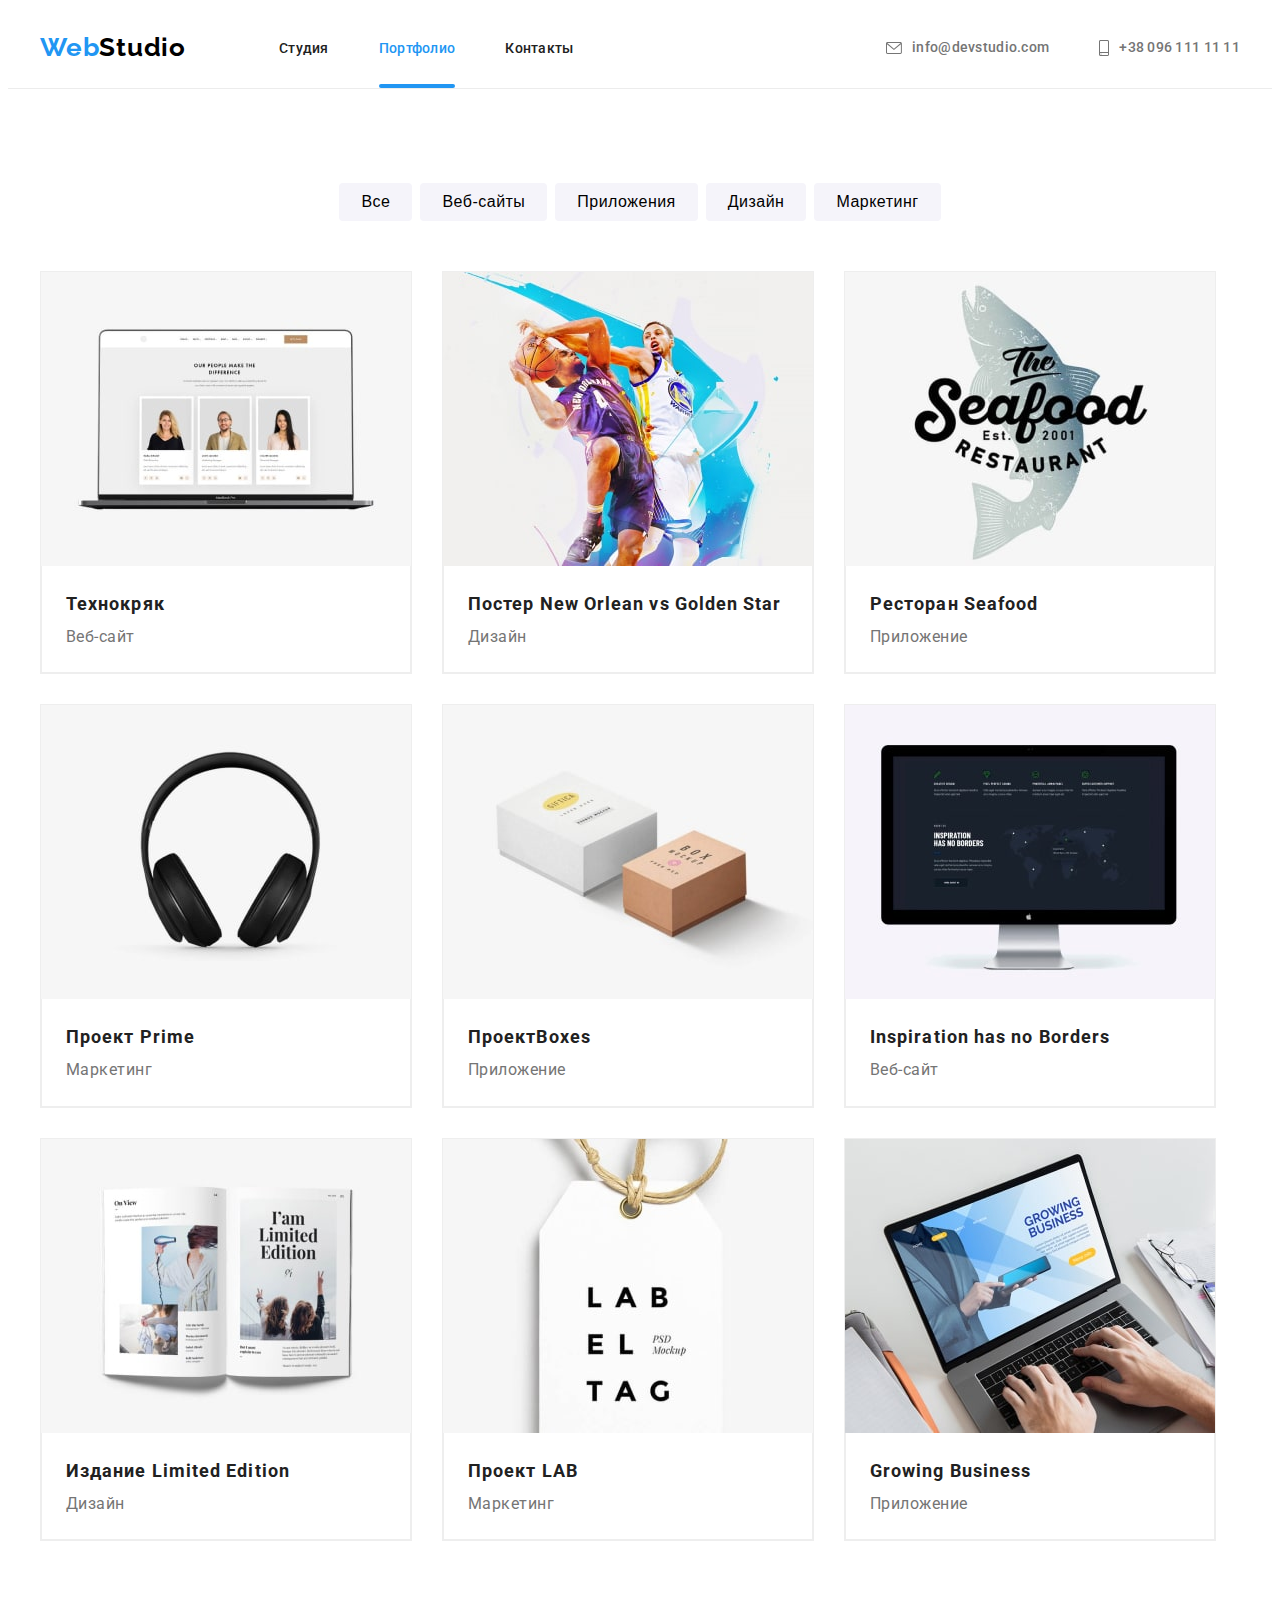
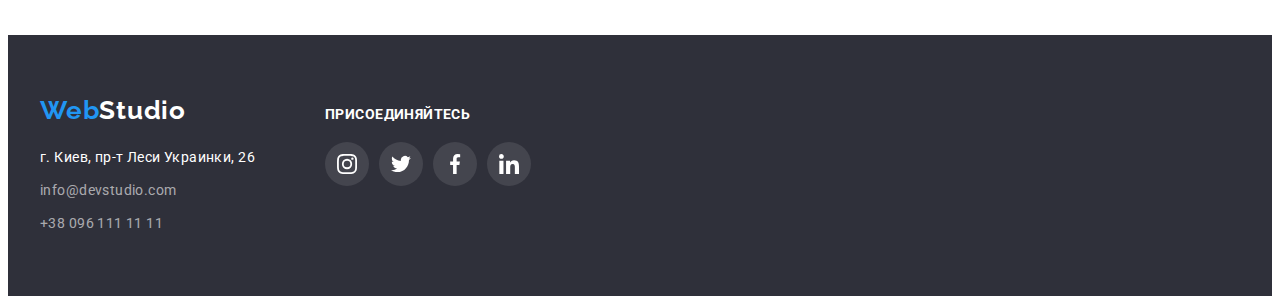
==== portfolio.html @ fd67bc03 "hw6" ====
<!DOCTYPE html>
<html lang="ru">
  <head>
    <meta charset="UTF-8" />
    <meta http-equiv="X-UA-Compatible" content="IE=edge" />
    <meta name="viewport" content="width=device-width, initial-scale=1.0" />
    <title>Document</title>
    <link
      href="https://fonts.googleapis.com/css2?family=Raleway:wght@700&family=Roboto:wght@400;500;700;900&display=swap"
      rel="stylesheet"
    />
    <link rel="preconnect" href="https://fonts.gstatic.com" />
    <link
      rel="stylesheet"
      href="https://cdnjs.cloudflare.com/ajax/libs/modern-normalize/1.1.0/modern-normalize.min.css"
      integrity="sha512-wpPYUAdjBVSE4KJnH1VR1HeZfpl1ub8YT/NKx4PuQ5NmX2tKuGu6U/JRp5y+Y8XG2tV+wKQpNHVUX03MfMFn9Q=="
      crossorigin="anonymous"
      referrerpolicy="no-referrer"
    />
    <link rel="stylesheet" href="./css/styles.css" />
  </head>

  <body>
    <!--Navigation-->
     <header class="header portfolio-page">
      <div class="conteiner">
        <nav class="navigation">
          <a href="./index.html" class="logo"><span>Web</span>Studio</a>

          <ul class="site-nav list">
            <li class="menu-item"><a href="./index.html" class="link">Студия</a></li>
            <li class="menu-item"><a href="" class="link underline-link">Портфолио</a></li>
            <li class="menu-item"><a href="" class="link">Контакты</a></li>
          </ul>   
        <ul class="contact list">
          <li class="contact-item">
          <a href="mailtu:info@devstudio.com" class="link">
            <svg width="16px" height="12px" class="contact-icon">
              <use href="./images/sprite.svg#mail"></use>
            </svg>
            info@devstudio.com
          </a>
          </li>
         <li class="contact-item">
          <a href="tel:380961111111" class="link">
           <svg width="10" height="16" class="contact-icon">
              <use href="./images/sprite.svg#phone"></use>
          </svg>
           +38 096 111 11 11
          </a>
         </li>
       </ul>
       </div>
    </header>
    <main>
      <section class="section-portfolio">
        <div class="conteiner">
        <h1 hidden>Портфолио</h1>
        <ul class="filter-button-page list">
          <li class="portfolio-button-list">
            <button type="button" class="button-portfolio">Все</button>
          </li>
          <li class="portfolio-button-list">
            <button type="button" class="button-portfolio">Веб-сайты</button>
          </li>
          <li class="portfolio-button-list">
            <button type="button" class="button-portfolio">Приложения</button>
          </li>
          <li class="portfolio-button-list">
            <button type="button" class="button-portfolio">Дизайн</button>
          </li>
          <li class="portfolio-button-list">
            <button type="button" class="button-portfolio">Маркетинг</button>
          </li>
        </ul>

        <ul class="portfolio-list-card list">
          <li class="potfolio-list-item">
            <a href="" class="portfolio-link-item list">
              <div class="img-list-portfolio-wrapper">
            <img
              src="./images/portfolio/exampl1.jpg"
              alt="Ноутбу с открытым вебсайтом"
            />
            <p class="overlap">Технокряк это современная площадка распространения коронавируса. Компании используют эту платформу для цифрового шпионажа и атак на защищённые сервера конкурентов.</p>
            </div>
            <div class="card-description">
            <h2 class="post-name">Технокряк</h2>
            <p class="text">Веб-сайт</p>
            </div>
            </a>
          </li>
          <li class="potfolio-list-item">
            <a href="" class="portfolio-link-item list">
               <div class="img-list-portfolio-wrapper">
            <img src="./images/portfolio/exampl2.jpg" alt="Баскетболисты" />
            <p class="overlap">Технокряк это современная площадка распространения коронавируса. Компании используют эту платформу для цифрового шпионажа и атак на защищённые сервера конкурентов.</p>
            </div>
            <div class="card-description">
            <h2 class="post-name">
              Постер <span lang="en">New Orlean vs Golden Star</span>
            </h2>
            <p class="text">Дизайн</p>
            </div>
            </a>
            
          </li>
          <li class="potfolio-list-item">
            <a href="" class="portfolio-link-item list">
               <div class="img-list-portfolio-wrapper">
            <img src="./images/portfolio/exampl3.jpg" alt="Постер с рыбкой" />
            <p class="overlap">Технокряк это современная площадка распространения коронавируса. Компании используют эту платформу для цифрового шпионажа и атак на защищённые сервера конкурентов.</p>
            </div>
            <div class="card-description">
            <h2 class="post-name">Ресторан <span lang="en">Seafood</span></h2>
            <p class="text">Приложение</p>
            </div>
            </a>
          </li>
          <li class="potfolio-list-item">
            <a href="" class="portfolio-link-item">
               <div class="img-list-portfolio-wrapper">
            <img src="./images/portfolio/exampl4.jpg" alt="Наушники" />
            <p class="overlap">Технокряк это современная площадка распространения коронавируса. Компании используют эту платформу для цифрового шпионажа и атак на защищённые сервера конкурентов.</p>
            </div>
            <div class="card-description">
            <h2 class="post-name">Проект <span lang="en">Prime</span></h2>
            <p class="text">Маркетинг</p>
            </div>
            </a>
          </li>
          <li class="potfolio-list-item">
            <a href="#" class="portfolio-link-item list">
               <div class="img-list-portfolio-wrapper">
            <img src="./images/portfolio/exampl5.jpg" alt="Две коробки" />
            <p class="overlap">Технокряк это современная площадка распространения коронавируса. Компании используют эту платформу для цифрового шпионажа и атак на защищённые сервера конкурентов.</p>
            </div>
            <div class="card-description">
            <h2 class="post-name">Проект<span lang="en">Boxes</span></h2>
            <p class="text">Приложение</p>
            </div>
            </a>
          </li>
          <li class="potfolio-list-item">
            <a href="" class="portfolio-link-item list">
               <div class="img-list-portfolio-wrapper">
            <img src="./images/portfolio/exampl6.jpg" alt="монитор" />
            <p class="overlap">Технокряк это современная площадка распространения коронавируса. Компании используют эту платформу для цифрового шпионажа и атак на защищённые сервера конкурентов.</p>
            </div>
            <div class="card-description">
            <h2 lang="en" class="post-name">Inspiration has no Borders</h2>
            <p class="text">Веб-сайт</p>
            </div>
            </a>
          </li>
          <li class="potfolio-list-item">
            <a href="" class="portfolio-link-item list">
               <div class="img-list-portfolio-wrapper">
            <img src="./images/portfolio/exampl7.jpg" alt="книга" />
            <p class="overlap">Технокряк это современная площадка распространения коронавируса. Компании используют эту платформу для цифрового шпионажа и атак на защищённые сервера конкурентов.</p>
            </div>
            <div class="card-description">
            <h2 class="post-name">
              Издание <span lang="en">Limited Edition</span>
            </h2>
            <p class="text">Дизайн</p>
            </div>
            </a>
          </li>
          <li class="potfolio-list-item">
            <a href="" class="portfolio-link-item list">
               <div class="img-list-portfolio-wrapper">
            <img src="./images/portfolio/exampl8.jpg" alt="бирка" />
            <p class="overlap">Технокряк это современная площадка распространения коронавируса. Компании используют эту платформу для цифрового шпионажа и атак на защищённые сервера конкурентов.</p>
            </div>
            <div class="card-description">
            <h2 class="post-name">Проект <span lang="en">LAB</span></h2>
            <p class="text">Маркетинг</p>
            </div>
            </a>
          </li>
          <li class="potfolio-list-item">
            <a href="" class="portfolio-link-item list">
               <div class="img-list-portfolio-wrapper">
            <img src="./images/portfolio/exampl9.jpg" alt="Ноутбу" />
            <p class="overlap">Технокряк это современная площадка распространения коронавируса. Компании используют эту платформу для цифрового шпионажа и атак на защищённые сервера конкурентов.</p>
            </div>
            <div class="card-description">
            <h2 lang="en" class="post-name">Growing Business</h2>
            <p class="text">Приложение</p>
            </div>
            </a>
            
          </li>
        </ul>
        </div>
      </section>
    </main>
    <!--FOOTER-->
    <footer class="footer">
      <div class="conteiner">
        <div class="footer-logo-address">
      <a href="" class="logo"><span>Web</span>Studio</a>
      <address class="adress">г. Киев, пр-т Леси Украинки, 26</address>
      <ul class="contact-footer list">
        <li class="mail">
          <a href="mailtu:info@devstudio.com" class="link">info@devstudio.com</a>
        </li>
        <li><a href="tel:380961111111" class="link">+38 096 111 11 11</a></li>
      </ul>
      </div>
      <div class="footer-social-secction">
        <h3 class="footer-social-title">ПРИСОЕДИНЯЙТЕСЬ</h3>
        <ul class="footer-social-list">
          <li class="footer-social-item">
            <a href="" class="footer-social-link">
              <svg class="social-list-icon">
                <use href="./images/sprite.svg#instagram"></use>
              </svg>
            </a></li>
          <li class="footer-social-item">
            <a href="" class="footer-social-link">
              <svg class="social-list-icon">
                  <use href="./images/sprite.svg#twitter"></use>
              </svg>
            </a></li>
          <li class="footer-social-item">
            <a href="" class="footer-social-link">
              <svg class="social-list-icon">
                <use href="./images/sprite.svg#facebook"></use>
              </svg>
          </a></li>
          <li class="footer-social-item">
            <a href="" class="footer-social-link">
              <svg class="social-list-icon">
                <use href="./images/sprite.svg#linkedin"></use>
              </svg>
            </a></li>
        </ul>
      </div>
      </div>
    </footer>
  </body>
</html>
---- css/styles.css ----
/* is-hidden всттавить обратно в <div class="backdrop is-hidden" data-modal> */

/* цвет основного текста #212121 */
/* цвет вторичного текста #757575 */
/* белый #FFFFFF */
/* акцент #2196F3 */
:root {
  --primary-text-color: #757575;
  --title-text-color: #212121;
  --accent-color: #2196f3;
  --primary-white-color: #ffffff;
  --button-color: #f5f4fa;
  --background-icon-color: #f5f4fa;
  --icon-color: #afb1b8;
  --cubic-bezier: cubic-bezier(0.4, 0, 0.2, 1);
}

body {
  color: var(--primary-text-color);
  background-color: var(--primary-white-color);
  font-family: Roboto, sans-serif;
  font-weight: 700;
}

h1,
h2,
h3,
h4,
h5,
h6,
p {
  margin-top: 0;
  margin-bottom: 0;
}

ul,
ol {
  margin: 0;
  padding: 0;
  list-style: none;
}
img {
  display: block;
}
.conteiner {
  width: 1200px;
  margin: 0 auto;
  padding-left: 15px;
  padding-right: 15px;
}

.link {
  text-decoration: none;
  transition: color 250ms var(--cubic-bezier), fill 250ms var(--cubic-bezier);
}

.button {
  color: var(--title-text-color);
  background-color: var(--primary-white-color);
  cursor: pointer;
}

.visually-hidden {
  position: absolute !important;
  clip: rect(1px 1px 1px 1px); /* IE6, IE7 */
  clip: rect(1px, 1px, 1px, 1px);
  padding: 0 !important;
  border: 0 !important;
  height: 1px !important;
  width: 1px !important;
  overflow: hidden;
}

/************** Header ************/
.navigation .logo {
  margin-right: 93px;

  color: #000000;
  text-decoration: none;

  font-family: Raleway, sans-serif;
  font-size: 26px;
  line-height: 1.2;
  letter-spacing: 0.03em;
}

.logo > span {
  color: var(--accent-color);
}
.portfolio-page {
  border-bottom: 1px solid #ececec;
}
.header {
  display: flex;
  align-items: center;
  padding-top: 24px;
  padding-bottom: 25px;
}

.site-nav .link {
  position: relative;
  padding-top: 32px;
  padding-bottom: 32px;
  color: var(--title-text-color);
  font-weight: 500;
  font-size: 14px;
  line-height: 1.14;
  letter-spacing: 0.02em;
}
.site-nav .link:hover,
.site-nav .link:focus {
  color: var(--accent-color);
}

.site-nav .link.underline-link {
  color: var(--accent-color);
}
.link.underline-link::after {
  content: "";
  position: absolute;
  display: block;
  bottom: 0;
  left: 0;
  width: 100%;
  height: 4px;
  border-radius: 2px;
  background-color: var(--accent-color);
}
.contact .link {
  display: flex;
  align-items: center;
  color: var(--primary-text-color);
  font-weight: 500;
  font-size: 14px;
  line-height: 1.14;
  letter-spacing: 0.02em;
}

.contact-item .link:hover,
.contact-item .link:focus {
  color: var(--accent-color);
}
.navigation {
  display: flex;
  align-items: center;
}
.site-nav {
  display: flex;
  align-items: center;
}
.contact {
  display: flex;
  margin-left: auto;
}

.menu-item:not(:last-child),
.contact-item:not(:last-child) {
  margin-right: 50px;
}

.contact-icon {
  margin-right: 10px;
  fill: currentColor;
}

/******************* ГЕРОЙ ****************/

.hero-conteiner {
  display: flex;
}

.hero {
  background-color: #c4c4c4;
  background-image: linear-gradient(
      rgba(47, 48, 58, 0.4),
      rgba(47, 48, 58, 0.4)
    ),
    url("../images/hero/bghero.jpg");

  max-width: 1600px;
  align-items: center;
  text-align: center;
  margin: 0 auto;
  padding-left: 15px;
  padding-right: 15px;
  padding-top: 200px;
  padding-bottom: 200px;
}

.hero-title {
  margin-top: 0;
  margin-bottom: 30px;

  color: var(--primary-white-color);
  font-weight: 900;
  font-size: 44px;
  line-height: 1.36;
  text-align: center;
  letter-spacing: 0.06em;
  text-transform: uppercase;
}

.button-hero {
  margin: 0 auto;
  padding: 10px 32px;
  min-width: 200px;
  border: 0;

  color: var(--primary-white-color);
  background-color: var(--accent-color);
  cursor: pointer;
  font-size: 16px;
  font-weight: 700;
  line-height: 1.9;
  letter-spacing: 0.06em;
  box-shadow: 0px 4px 4px rgba(0, 0, 0, 0.15);
  border-radius: 4px;
}

.backdrop {
  position: fixed;
  top: 0;
  left: 0;
  width: 100%;
  height: 100%;
  transition: opacity 250ms var(--cubic-bezier);
  background-color: rgba(0, 0, 0, 0.2);
}
.backdrop.is-hidden {
  opacity: 0;
  visibility: hidden;
  pointer-events: none;
}

/*  MODAL WINDOW */
.modal {
  position: absolute;
  top: 50%;
  left: 50%;
  transform: translate(-50%, -50%);
  padding: 40px;
  width: 528px;
  height: 581px;
  background-color: var(--primary-white-color);
}

.modla-close-button {
  position: absolute;

  top: 14px;
  right: 14px;
  width: 30px;
  height: 30px;
  border-radius: 50%;
  border: 1px solid rgba(0, 0, 0, 0.1);
  background-color: transparent;
  cursor: pointer;
  transition: fill 250ms var(--cubic-bezier);
}

.icon-close-button {
  width: 11px;
  height: 11px;
}
.modla-close-button:focus,
.modla-close-button:hover {
  fill: var(--accent-color);
}

.modal-form-head {
  font-weight: 700;
  font-size: 20px;
  text-align: center;
  letter-spacing: 0.03em;
  margin-bottom: 12px;
  color: var(--title-text-color);
}
.modal-form {
  display: flex;
  flex-direction: column;
}
.modal-form-field {
  font-weight: 400;
  font-size: 12px;
  line-height: 14px;
  margin-bottom: 10px;
  color: var(--primary-text-color);
}
.lable-name {
  display: block;
  margin-bottom: 4px;
}
.modal-form-input-wrapper {
  display: block;
  position: relative;
}
.modal-form-input {
  width: 100%;
  height: 40px;
  border: 1px solid rgba(33, 33, 33, 0.2);
  border-radius: 4px;
  padding-left: 42px;
  transition: border-color 250ms var(--cubic-bezier);
}
.modal-form-input:focus {
  outline: none;
  border-color: var(--accent-color);
}
.modal-form-input:focus + .modal-form-icon {
  fill: var(--accent-color);
}
.modal-form-icon {
  position: absolute;
  width: 13px;
  height: 13px;
  top: 50%;
  transform: translateY(-50%);
  left: 12px;
  transition: fill 250ms var(--cubic-bezier);
}
.modal-form-message {
  width: 100%;
  height: 120px;
  margin-bottom: 20px;
  border: 1px solid rgba(33, 33, 33, 0.2);
  border-radius: 4px;
  padding: 12px 16px;
  resize: none;
  transition: border-color 250ms var(--cubic-bezier);
}
.modal-form-message:focus {
  outline: none;
  border-color: var(--accent-color);
}
.modal-form-message::placeholder {
  color: rgba(117, 117, 117, 0.5);
}
.modal-form-checkbox-label {
  display: flex;
  align-items: center;
  justify-content: center;
  font-weight: 400;
  font-size: 14px;
  margin-bottom: 34px;
}
.modal-form-label-link {
  font-size: 14px;
  color: var(--accent-color);
  text-decoration: underline var(--accent-color);
}
.modal-form-checkbox-label::before {
  content: "";
  width: 16px;
  height: 15px;
  border: 2px solid var(--title-text-color);
  border-radius: 2px;
  margin-right: 9px;
  cursor: pointer;
}
.modal-form-checkbox:checked + .modal-form-checkbox-label::before {
  background-image: url(../images/backdrop/iconcheck.svg);
  background-size: cover;
  border: none;
}
.modal-form-checkbox:focus + .modal-form-checkbox-label::before {
  outline: 1px solid var(--accent-color);
}

.modal-form-btn {
  font-weight: 700;
  font-size: 16px;
  line-height: 1.8;
  padding: 10px 55px;
  letter-spacing: 0.06em;
  cursor: pointer;
  border: 0;

  width: 200px;
  height: 50px;
  color: var(--button-color);
  background-color: var(--accent-color);
  box-shadow: 0px 4px 4px rgba(0, 0, 0, 0.15);
  border-radius: 4px;
  transition: background-color 250ms var(--cubic-bezier),
    color 250ms var(--cubic-bezier), box-shadow 250ms var(--cubic-bezier);
}
/******************* ПРИЕМУЩЕСТВА ***************/
.advanteges {
  padding-top: 94px;
  margin-bottom: 0;
}
.advanteges-list .title {
  color: var(--title-text-color);
}
.advanteges-list .title {
  margin-bottom: 10px;
  margin-top: 0;

  font-style: normal;
  font-size: 14px;
  line-height: 1.14;
  letter-spacing: 0.03em;
  text-transform: uppercase;
}
.advanteges-list .text {
  font-weight: 400;
  font-size: 14px;
  line-height: 1.7;
  letter-spacing: 0.03em;
}

.advanteges-list {
  display: flex;
  align-items: center;
}
.advanteges-registration-ison {
  display: flex;
  justify-content: center;
  align-items: center;
  width: 270px;
  height: 120px;
  background-color: var(--background-icon-color);
  margin-bottom: 30px;
}

.item-list-advanteges {
  margin-right: 30px;
}
/****************** РОД ДЕЯТЕЛЬНОСТИ ****************/
.work-activity {
  padding-top: 94px;
  padding-bottom: 94px;
}
.activity-item-list {
  display: flex;
  align-items: center;
  justify-content: space-between;
}
.img-item:not(:last-child) {
  margin-right: 30px;
}
.overlap-heading {
  display: flex;
  justify-content: center;
  align-items: center;
  position: absolute;
  bottom: 0;
  left: 0;
  width: 100%;
  height: 70px;

  font-size: 14px;
  line-height: 1.14;
  font-weight: 700;
  text-align: center;
  text-transform: uppercase;
  background-color: rgba(47, 48, 58, 0.8);
  color: var(--primary-white-color);
}
.overlap-activity {
  position: relative;
}

/****************** ЗАГОЛОВКИ СЕКЦИЙ *****************/
.section-title {
  margin-bottom: 50px;

  color: var(--title-text-color);
  font-size: 36px;
  line-height: 1.17;
  text-align: center;
  letter-spacing: 0.03em;
}

/*******************КОМАНДА******************/
.team-description .title {
  padding-bottom: 10px;

  color: var(--title-text-color);
  font-weight: 500;
  font-size: 16px;
  line-height: 1.2;
  text-align: center;
  letter-spacing: 0.03em;
}
.team-description .text {
  margin-bottom: 16px;

  font-weight: 400;
  font-size: 16px;
  line-height: 1.2;
  text-align: center;
  letter-spacing: 0.03em;
}

.team-description {
  display: block;
  padding: 30px 30px;
}

.team-list {
  display: flex;
  justify-content: space-between;
}
.section-team {
  background-color: var(--button-color);
  padding-top: 94px;
  padding-bottom: 94px;
}

.foto-team-item {
  flex-direction: column;
  box-shadow: 0px 1px 3px rgba(0, 0, 0, 0.12), 0px 1px 1px rgba(0, 0, 0, 0.14),
    0px 2px 1px rgba(0, 0, 0, 0.2);
  border-radius: 0px 0px 4px 4px;
  background-color: var(--primary-white-color);
}

.social-list {
  display: flex;
  justify-content: space-between;
}

.social-list-link {
  display: flex;
  align-items: center;
  justify-content: center;

  transition: background-color 250ms var(--cubic-bezier);
  fill: var(--icon-color);
  width: 44px;
  height: 44px;
  border-radius: 50%;
}
.social-list-link:hover,
.social-list-link:focus,
.footer-social-link:hover,
.footer-social-link:focus {
  fill: var(--primary-white-color);
  background-color: var(--accent-color);
}

.social-list-icon {
  width: 20px;
  height: 20px;
}

/***************** ПОРТФОЛИО **************/
.filter-button-page {
  display: flex;
  margin: 0 auto;
  margin-bottom: 50px;
  justify-content: center;
  text-align: center;
}
.button-portfolio {
  padding: 6px 22px;
  border-radius: 4px;
  text-align: center;
  border: none;
  cursor: pointer;

  transition: background-color 250ms var(--cubic-bezier);
  background-color: var(--button-color);
  font-size: 16px;
  font-weight: 500;
  line-height: 1.6;
  letter-spacing: 0.03em;
}

.portfolio-button-list:not(:first-child) {
  margin-left: 8px;
}

.button-portfolio:hover,
.button-portfolio:focus {
  color: var(--primary-white-color);
  background-color: var(--accent-color);
}
.portfolio-list-card {
  display: flex;
  flex-wrap: wrap;
  margin-left: -30px;
  margin-top: -30px;
}
.potfolio-list-item {
  margin-left: 30px;
  margin-top: 30px;
  border: 1px solid #eeeeee;
  width: 370px;
}

.portfolio-list-card .post-name {
  color: var(--title-text-color);
  font-size: 18px;
  line-height: 2;
  letter-spacing: 0.06em;
}
.portfolio-list-card .text {
  color: var(--primary-text-color);
  font-weight: 400;
  font-size: 16px;
  line-height: 1.9;
  letter-spacing: 0.03em;
}

.card-description {
  display: block;
  padding: 20px 24px;
  border-right: 1px solid #eeeeee;
  border-bottom: 1px solid #eeeeee;
  border-left: 1px solid #eeeeee;
}
.section-portfolio {
  padding-bottom: 94px;
  padding-top: 94px;
}

.portfolio-link-item {
  text-decoration: none;
}
.potfolio-list-item:hover,
.potfolio-list-item:focus {
  box-shadow: 0px 1px 1px rgba(0, 0, 0, 0.12), 0px 4px 4px rgba(0, 0, 0, 0.06),
    1px 4px 6px rgba(0, 0, 0, 0.16);
}

/* Overlap */
.portfolio-link-item {
  display: block;
}
.img-list-portfolio-wrapper {
  position: relative;
  overflow: hidden;
}
.overlap {
  position: absolute;
  top: 0;
  left: 0;
  width: 100%;
  height: 100%;
  font-weight: 400;
  font-size: 18px;
  line-height: 1.56;
  letter-spacing: 0.03em;
  padding: 63px 24px;
  color: var(--primary-white-color);
  background-color: rgba(33, 150, 243, 0.9);

  transform: translateY(100%);
  transition: transform 250ms linear;
}

.portfolio-link-item:hover .overlap,
.portfolio-link-item:focus .overlap {
  transform: translateY(0%);
}

/************* ПОСТОЯННЫЕ КЛИЕНТЫ **************/
.clients {
  padding-top: 94px;
  padding-bottom: 94px;
}
.clients-list {
  display: flex;
  align-items: center;
  margin-left: -30px;
}
.clients-item {
  margin-left: 30px;
}

.clients-link {
  display: flex;
  align-items: center;
  justify-content: center;

  fill: var(--icon-color);
  padding: 16px 32px 16px 32px;
  width: 170px;
  height: 92px;
  border: 1px solid #afb1b8;
  box-sizing: border-box;
  border-radius: 4px;
}

.clients-link:hover,
.clients-link:focus {
  border-color: var(--accent-color);
}

.clients-link:hover,
.clients-link:focus > svg {
  fill: var(--accent-color);
  filter: drop-shadow(0px 4px 4px rgba(0, 0, 0, 0.25));
}

/***************** ФУТЕР ******************/
.footer {
  display: flex;

  background-color: #2f303a;
  padding-top: 60px;
  padding-bottom: 60px;
}

.footer-logo-address .logo {
  color: var(--primary-white-color);
  text-decoration: none;
  font-family: Raleway, sans-serif;
  font-weight: 700;
  font-size: 26px;
  line-height: 1.2;
  letter-spacing: 0.03em;
}
.adress {
  margin-top: 20px;
  margin-bottom: 9px;
  color: var(--primary-white-color);
  font-size: 14px;
  line-height: 1.7;
  font-weight: 400;
  font-style: normal;
  letter-spacing: 0.03em;
}
.contact-footer .link {
  font-weight: 400;
  font-size: 14px;
  line-height: 1.7;
  letter-spacing: 0.03em;
  color: rgba(255, 255, 255, 0.6);
}
.mail {
  margin-bottom: 9px;
}
.contact-footer .link:hover,
.contact-footer .link:focus {
  color: var(--accent-color);
}
.footer .conteiner {
  display: flex;
  align-items: baseline;
}

.footer-social-secction {
  margin-left: 70px;
}

.footer-social-title {
  margin-bottom: 20px;
  font-weight: 700;
  font-size: 14px;
  line-height: 1.17;
  letter-spacing: 0.03em;
  text-transform: uppercase;
  color: var(--primary-white-color);
}

.footer-social-list {
  display: flex;
  justify-content: space-between;
}
.footer-social-item:not(:first-child) {
  margin-left: 10px;
}

.footer-social-link {
  display: flex;
  align-items: center;
  justify-content: center;

  fill: var(--primary-white-color);
  background: rgba(255, 255, 255, 0.1);
  transition: background-color 250ms var(--cubic-bezier);
  width: 44px;
  height: 44px;
  border-radius: 50%;
}

.footer-subscription-request {
  margin-left: 93px;
}

.footer-modal-form {
  display: flex;
  flex-direction: column;
}

.footer-modal-title {
  font-weight: 700;
  font-size: 14px;
  line-height: 1.3;
  text-transform: uppercase;
  margin-bottom: 20px;
  color: var(--primary-white-color);
}

.fotter-post-mail {
  width: 358px;
  height: 50px;
  font-size: 16px;
  line-height: 1.25;
  margin-right: 12px;
  padding-left: 16px;
  vertical-align: middle;

  border: 1px solid rgba(255, 255, 255, 0.3);
  box-sizing: border-box;
  filter: drop-shadow(0px 4px 4px rgba(0, 0, 0, 0.15));
  border-radius: 4px;
  background-color: #2f303a;
  color: var(--primary-white-color);
}

.footer-submit-btn {
  position: relative;
  vertical-align: middle;
  padding: 10px 29px;
  cursor: pointer;
  font-weight: 700;
  font-size: 16px;
  line-height: 1.87;
  letter-spacing: 0.06em;
  background-color: #2196f3;
  box-shadow: 0px 4px 4px rgba(0, 0, 0, 0.15);
  color: var(--primary-white-color);
  border-radius: 4px;
  border: 0;
  transition: background-color 250ms var(--cubic-bezier),
    color 250ms var(--cubic-bezier), box-shadow 250ms var(--cubic-bezier);
}

.footer-btn-icon {
  vertical-align: middle;
  margin-left: 10px;
  width: 24px;
  height: 24px;
}
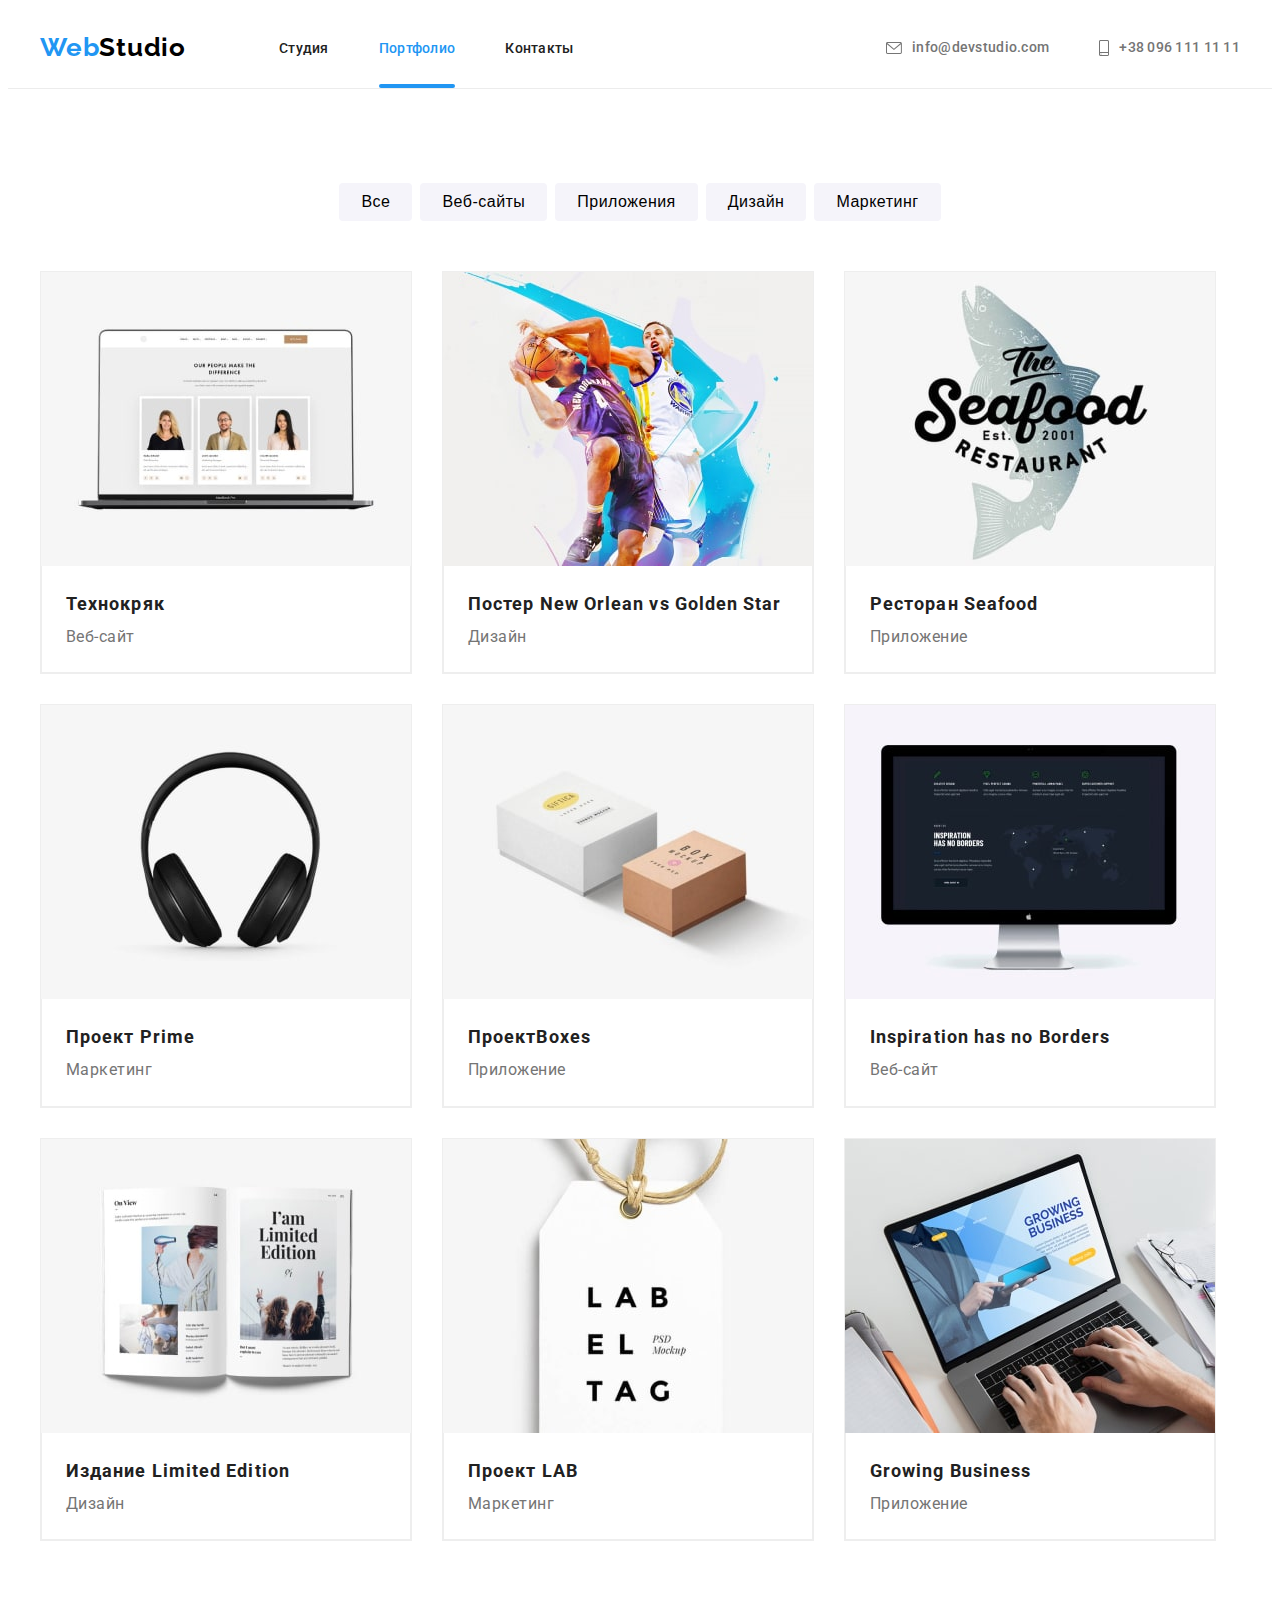
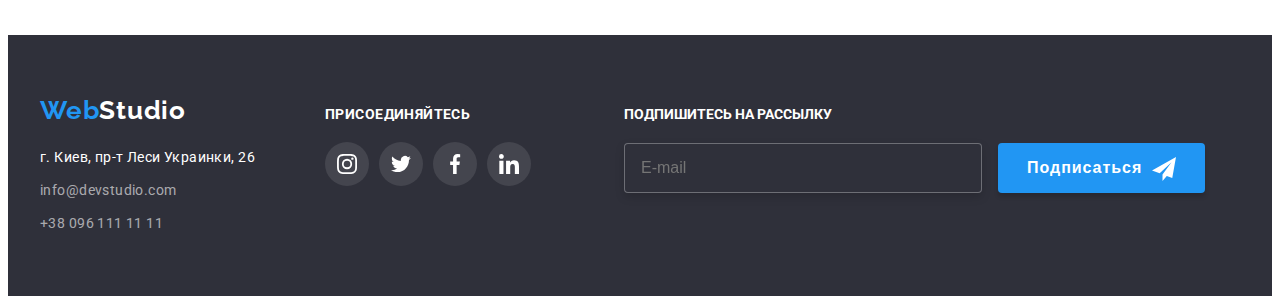
==== commit dfb3a189: "hw6end" ====
--- a/portfolio.html
+++ b/portfolio.html
@@ -238,6 +238,19 @@
             </a></li>
         </ul>
       </div>
+      <div class="footer-subscription-request">
+          <form action="#" class="footer-modal-form">
+            <p class="footer-modal-title">Подпишитесь на рассылку</p>
+            <label class="footer-communication-window">
+              <input type="text" name="E-mail" placeholder="E-mail" class="fotter-post-mail" required>
+              <button type="submit" class="footer-submit-btn">Подписаться<svg class="footer-btn-icon">
+                <use href="./images/sprite.svg#footericonsend"></use>
+              </svg>
+              </button>
+
+            </label>
+          </form>
+        </div>
       </div>
     </footer>
   </body>
